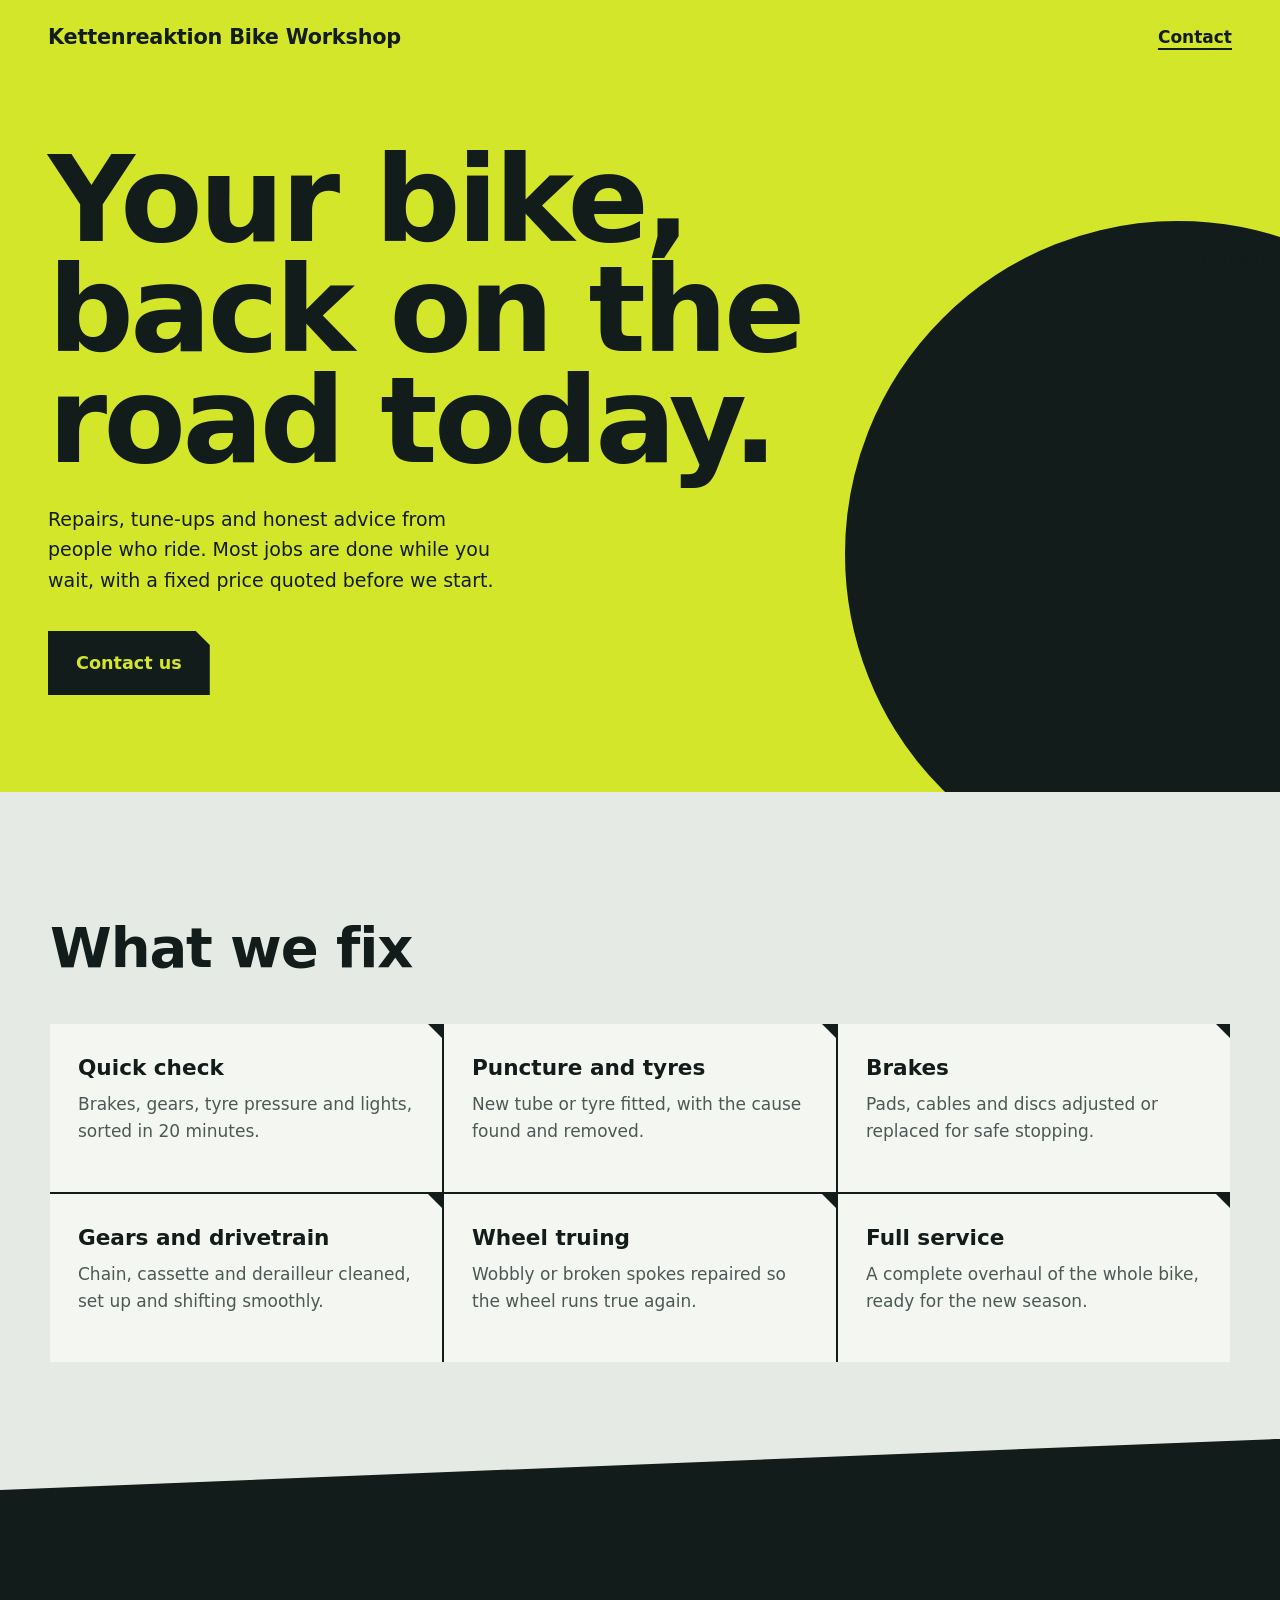
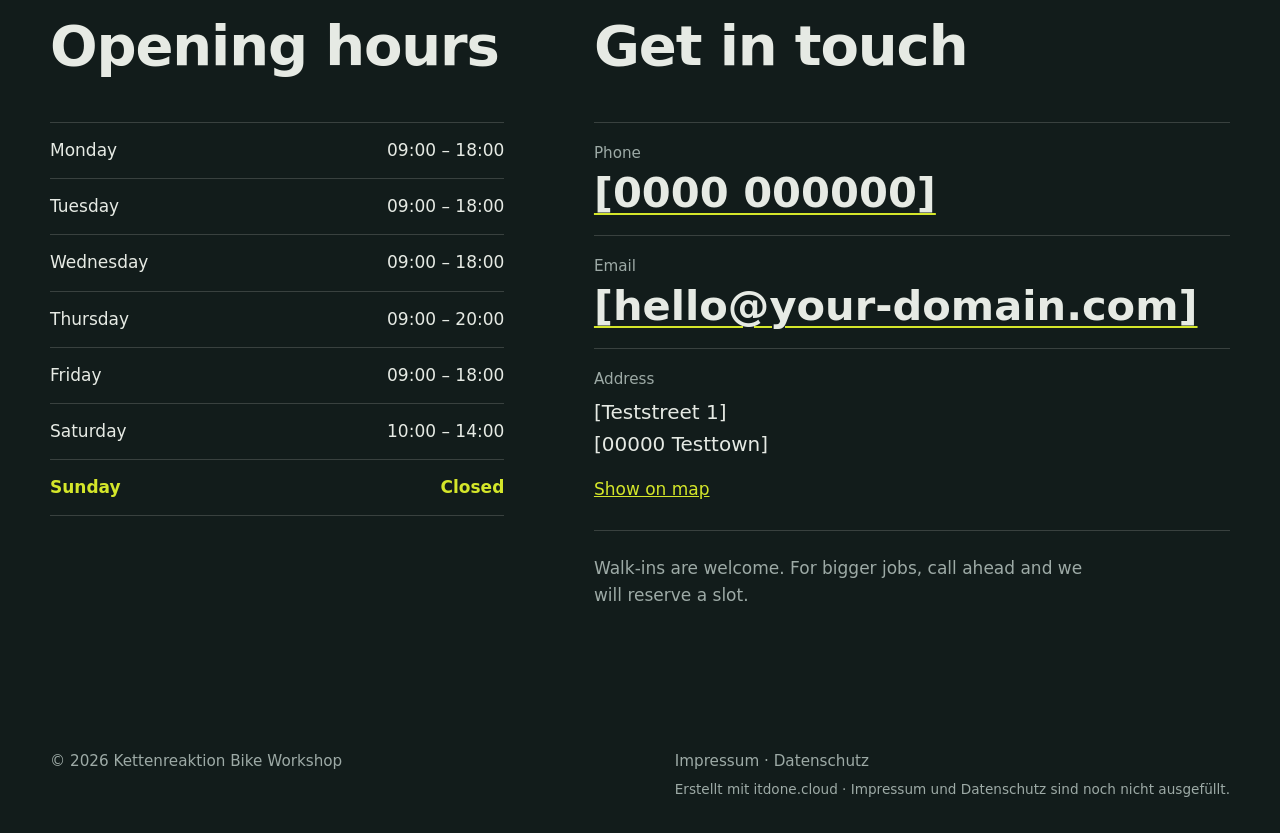
==== index.html @ cf09b12e "One-page site: hero, services, hours, contact AI-Generated: true AI-System: run-zero-mcp AI-Generate" ====
<!DOCTYPE html>
<html lang="en">
<head>
<meta charset="utf-8">
<base href="/">
<meta name="viewport" content="width=device-width, initial-scale=1, viewport-fit=cover">
<title>Kettenreaktion Bike Workshop – Bicycle repair in [Your City]</title>
<meta name="description" content="Independent bicycle repair workshop: services from puncture fixes to full overhauls, most repairs done while you wait. See opening hours and get in touch.">
<meta property="og:type" content="website">
<meta property="og:title" content="Kettenreaktion Bike Workshop – Bicycle repair in [Your City]">
<meta property="og:description" content="Honest bike repairs at fair prices, most done while you wait.">
<link rel="apple-touch-icon" href="/assets/icon-512.png">
<link rel="stylesheet" href="https://cdn.itdone.cloud/fonts/bricolage-grotesque/index.css"><link rel="stylesheet" href="https://cdn.itdone.cloud/fonts/instrument-sans/index.css"><link rel="manifest" href="/manifest.json"><meta name="theme-color" content="#D4E62A"><link rel="icon" href="/assets/icon-512.png">
<link rel="stylesheet" href="css/style.css">
<script type="application/ld+json">{"@context":"https://schema.org","@type":"BicycleStore","name":"Kettenreaktion Bike Workshop"}</script>
</head>
<body>
<header class="top">
  <a class="brand" href="/">Kettenreaktion Bike Workshop</a>
  <a class="toplink" href="#contact">Contact</a>
</header>

<main>
  <section class="hero" id="top">
    <div class="hero-copy">
      <h1>Your bike, back on the road today.</h1>
      <p class="lead">Repairs, tune-ups and honest advice from people who ride. Most jobs are done while you wait, with a fixed price quoted before we start.</p>
      <a class="btn" href="#contact">Contact us</a>
    </div>
    <div class="wheel" aria-hidden="false">
      <img src="assets/hero.jpg" width="760" height="760" alt="Close-up of a bicycle wheel and chain on a repair stand">
    </div>
  </section>

  <section class="services" id="services">
    <div class="wrap">
      <h2>What we fix</h2>
      <ul class="tiles">
        <li><h3>Quick check</h3><p>Brakes, gears, tyre pressure and lights, sorted in 20 minutes.</p></li>
        <li><h3>Puncture and tyres</h3><p>New tube or tyre fitted, with the cause found and removed.</p></li>
        <li><h3>Brakes</h3><p>Pads, cables and discs adjusted or replaced for safe stopping.</p></li>
        <li><h3>Gears and drivetrain</h3><p>Chain, cassette and derailleur cleaned, set up and shifting smoothly.</p></li>
        <li><h3>Wheel truing</h3><p>Wobbly or broken spokes repaired so the wheel runs true again.</p></li>
        <li><h3>Full service</h3><p>A complete overhaul of the whole bike, ready for the new season.</p></li>
      </ul>
    </div>
  </section>

  <section class="contact" id="contact">
    <div class="wrap grid">
      <div class="hours">
        <h2>Opening hours</h2>
        <table>
          <caption class="sr-only">Opening hours</caption>
          <tbody>
            <tr data-day="1"><th scope="row">Monday</th><td>09:00 – 18:00</td></tr>
            <tr data-day="2"><th scope="row">Tuesday</th><td>09:00 – 18:00</td></tr>
            <tr data-day="3"><th scope="row">Wednesday</th><td>09:00 – 18:00</td></tr>
            <tr data-day="4"><th scope="row">Thursday</th><td>09:00 – 20:00</td></tr>
            <tr data-day="5"><th scope="row">Friday</th><td>09:00 – 18:00</td></tr>
            <tr data-day="6"><th scope="row">Saturday</th><td>10:00 – 14:00</td></tr>
            <tr data-day="0" class="closed"><th scope="row">Sunday</th><td>Closed</td></tr>
          </tbody>
        </table>
      </div>
      <div class="reach">
        <h2>Get in touch</h2>
        <ul class="rows">
          <li><span class="k">Phone</span><a class="big" href="tel:+490000000000">[0000 000000]</a></li>
          <li><span class="k">Email</span><a class="big" href="mailto:hello@example.com?subject=Enquiry%20via%20the%20website">[hello@your-domain.com]</a></li>
          <li><span class="k">Address</span>
            <address>[Teststreet 1]<br>[00000 Testtown]</address>
            <a class="map" href="https://www.openstreetmap.org/search?query=Teststreet%201%2C%2000000%20Testtown" target="_blank" rel="noopener">Show on map</a>
          </li>
        </ul>
        <p class="note">Walk-ins are welcome. For bigger jobs, call ahead and we will reserve a slot.</p>
      </div>
    </div>
  </section>
</main>

<footer class="foot">
  <div class="wrap">
    <span>© <span id="yr">2026</span> Kettenreaktion Bike Workshop</span>
    <div class="legal"><a href="/impressum.html">Impressum</a> · <a href="/datenschutz.html">Datenschutz</a><p class="itdone-notice">Erstellt mit <a href="https://itdone.cloud">itdone.cloud</a> · Impressum und Datenschutz sind noch nicht ausgefüllt.</p></div>
  </div>
</footer>
<script src="js/main.js"></script>
<script>if('serviceWorker' in navigator)navigator.serviceWorker.register('/sw.js');</script>
</body>
</html>
---- css/style.css ----
:root {
  --bg: #E6EAE4;
  --surface: #F4F6F1;
  --text: #121C1B;
  --muted: #4B5956;
  --accent: #D4E62A;
  --on-dark: #E6EAE4;
  --muted-on-dark: #9DAAA6;
  --rule-dark: rgba(230, 234, 228, .18);
  --cut: 14px;
  --display: 'Bricolage Grotesque', ui-sans-serif, system-ui, sans-serif;
  --body: 'Instrument Sans', ui-sans-serif, system-ui, -apple-system, 'Segoe UI', Roboto, Arial, sans-serif;
}
* { box-sizing: border-box; }
html { scroll-behavior: smooth; }
body {
  margin: 0; background: var(--bg); color: var(--text);
  font-family: var(--body); font-size: 1.0625rem; line-height: 1.6;
  -webkit-text-size-adjust: 100%;
}
::selection { background: var(--accent); color: var(--text); }
a { color: inherit; }
:focus-visible { outline: 3px solid var(--text); outline-offset: 3px; }
.contact :focus-visible, .foot :focus-visible { outline-color: var(--accent); }
.sr-only { position: absolute; width: 1px; height: 1px; overflow: hidden; clip: rect(0 0 0 0); white-space: nowrap; }
.wrap { width: min(1180px, 100% - 2 * clamp(20px, 5vw, 48px)); margin-inline: auto; }

/* header */
.top {
  position: absolute; inset: 0 0 auto 0; z-index: 5;
  display: flex; justify-content: space-between; align-items: center; gap: 16px;
  padding: max(16px, env(safe-area-inset-top)) clamp(20px, 5vw, 48px) 16px;
}
.brand { font-family: var(--display); font-weight: 800; font-size: clamp(1rem, 4.6vw, 1.3rem); white-space: nowrap; text-decoration: none; letter-spacing: -.01em; }
.toplink { font-weight: 600; text-decoration: underline; text-decoration-thickness: 2px; text-underline-offset: 5px; min-height: 44px; display: inline-flex; align-items: center; }

/* hero */
.hero {
  position: relative; overflow: hidden; background: var(--accent);
  min-height: 88svh; display: grid; align-items: center;
  padding: 120px clamp(20px, 5vw, 48px) 72px;
}
.hero-copy { position: relative; z-index: 2; max-width: 760px; }
h1 {
  font-family: var(--display); font-weight: 800; margin: 0 0 28px;
  font-size: clamp(2.6rem, 9.5vw, 7.5rem); line-height: .92; letter-spacing: -.03em; text-wrap: balance;
}
.lead { max-width: 38ch; margin: 0 0 36px; font-size: 1.1875rem; }
.btn {
  display: inline-flex; align-items: center; justify-content: center; min-height: 52px; padding: 18px 28px;
  background: var(--text); color: var(--accent); font-family: var(--display); font-weight: 700; font-size: 1.1rem;
  text-decoration: none;
  clip-path: polygon(0 0, calc(100% - var(--cut)) 0, 100% var(--cut), 100% 100%, 0 100%);
  transition: background-color .16s;
}
.btn:hover { background: #26413d; }
.btn:focus-visible { outline-offset: 5px; }
.wheel {
  position: absolute; z-index: 1; border-radius: 50%; overflow: hidden;
  width: clamp(380px, 52vw, 760px); aspect-ratio: 1;
  border: clamp(14px, 2vw, 26px) solid var(--text); background: var(--text);
  right: -18%; bottom: -12%;
}
.wheel img { width: 100%; height: 100%; object-fit: cover; display: block; }
@media (prefers-reduced-motion: no-preference) {
  .wheel { animation: spin 1.1s cubic-bezier(.2, .8, .2, 1) both; }
  @keyframes spin { from { transform: rotate(-50deg); opacity: 0; } to { transform: none; opacity: 1; } }
}

/* services */
.services { padding: clamp(64px, 10vw, 128px) 0; }
h2 { font-family: var(--display); font-weight: 800; font-size: clamp(1.9rem, 5vw, 3.5rem); line-height: 1; letter-spacing: -.02em; margin: 0 0 clamp(28px, 4vw, 48px); }
.tiles {
  list-style: none; margin: 0; padding: 0; background: var(--text); gap: 2px;
  display: grid; grid-template-columns: repeat(3, 1fr);
}
.tiles li {
  background: var(--surface); padding: 32px 28px; min-height: 168px; transition: background-color .16s;
  clip-path: polygon(0 0, calc(100% - var(--cut)) 0, 100% var(--cut), 100% 100%, 0 100%);
}
.tiles li:hover, .tiles li:focus-within { background: var(--accent); }
.tiles h3 { font-family: var(--display); font-weight: 700; font-size: 1.35rem; line-height: 1.15; margin: 0 0 10px; }
.tiles p { margin: 0; color: var(--muted); }
.tiles li:hover p { color: var(--text); }

/* hours + contact */
.contact {
  background: var(--text); color: var(--on-dark);
  padding: calc(clamp(64px, 10vw, 128px) + 4vw) 0 clamp(64px, 10vw, 112px);
  clip-path: polygon(0 4vw, 100% 0, 100% 100%, 0 100%);
  margin-top: -4vw;
}
.grid { display: grid; grid-template-columns: 5fr 7fr; gap: clamp(40px, 7vw, 96px); }
table { width: 100%; border-collapse: collapse; font-variant-numeric: tabular-nums; }
th, td { text-align: left; padding: 14px 0; border-top: 1px solid var(--rule-dark); font-weight: 400; }
tr:last-child th, tr:last-child td { border-bottom: 1px solid var(--rule-dark); }
td { text-align: right; }
tr.closed th, tr.closed td { color: var(--muted-on-dark); }
tr.today th, tr.today td { color: var(--accent); font-weight: 600; }
.rows { list-style: none; margin: 0 0 24px; padding: 0; }
.rows li { padding: 18px 0; border-top: 1px solid var(--rule-dark); min-height: 56px; }
.rows li:last-child { border-bottom: 1px solid var(--rule-dark); }
.k { display: block; color: var(--muted-on-dark); font-size: .95rem; margin-bottom: 4px; }
.big {
  font-family: var(--display); font-weight: 700; font-size: clamp(1.5rem, 4.6vw, 2.6rem); line-height: 1.15;
  text-decoration: underline; text-decoration-color: var(--accent); text-decoration-thickness: 2px; text-underline-offset: 6px;
  word-break: break-word; font-variant-numeric: tabular-nums;
}
address { font-style: normal; font-size: 1.25rem; margin-bottom: 8px; }
.map { color: var(--accent); display: inline-flex; min-height: 44px; align-items: center; }
.note { color: var(--muted-on-dark); max-width: 46ch; margin: 0; }

/* footer */
.foot { background: var(--text); color: var(--muted-on-dark); padding: 0 0 max(32px, env(safe-area-inset-bottom)); font-size: .95rem; margin-top: -1px; }
.foot .wrap { display: flex; justify-content: space-between; gap: 24px; flex-wrap: wrap; border-top: 1px solid var(--rule-dark); padding-top: 28px; }
.foot a { text-underline-offset: 3px; }
.foot a:not(:hover) { text-decoration: none; }
.legal p { margin: 6px 0 0; font-size: .85rem; }

/* mobile */
@media (max-width: 900px) {
  .tiles { grid-template-columns: repeat(2, 1fr); }
  .grid { grid-template-columns: 1fr; }
}
@media (max-width: 640px) {
  .hero { align-items: start; padding-top: 104px; padding-bottom: 0; min-height: 0; }
  .hero-copy { padding-bottom: 40px; }
  .btn { width: 100%; }
  .wheel {
    position: relative; right: auto; bottom: auto; width: 110vw; margin: 0 0 -35vw 8vw;
    transform-origin: center;
  }
  .hero { display: block; }
  .tiles { grid-template-columns: 1fr; }
  .contact { clip-path: polygon(0 20px, 100% 0, 100% 100%, 0 100%); margin-top: -20px; padding-top: calc(64px + 20px); }
}
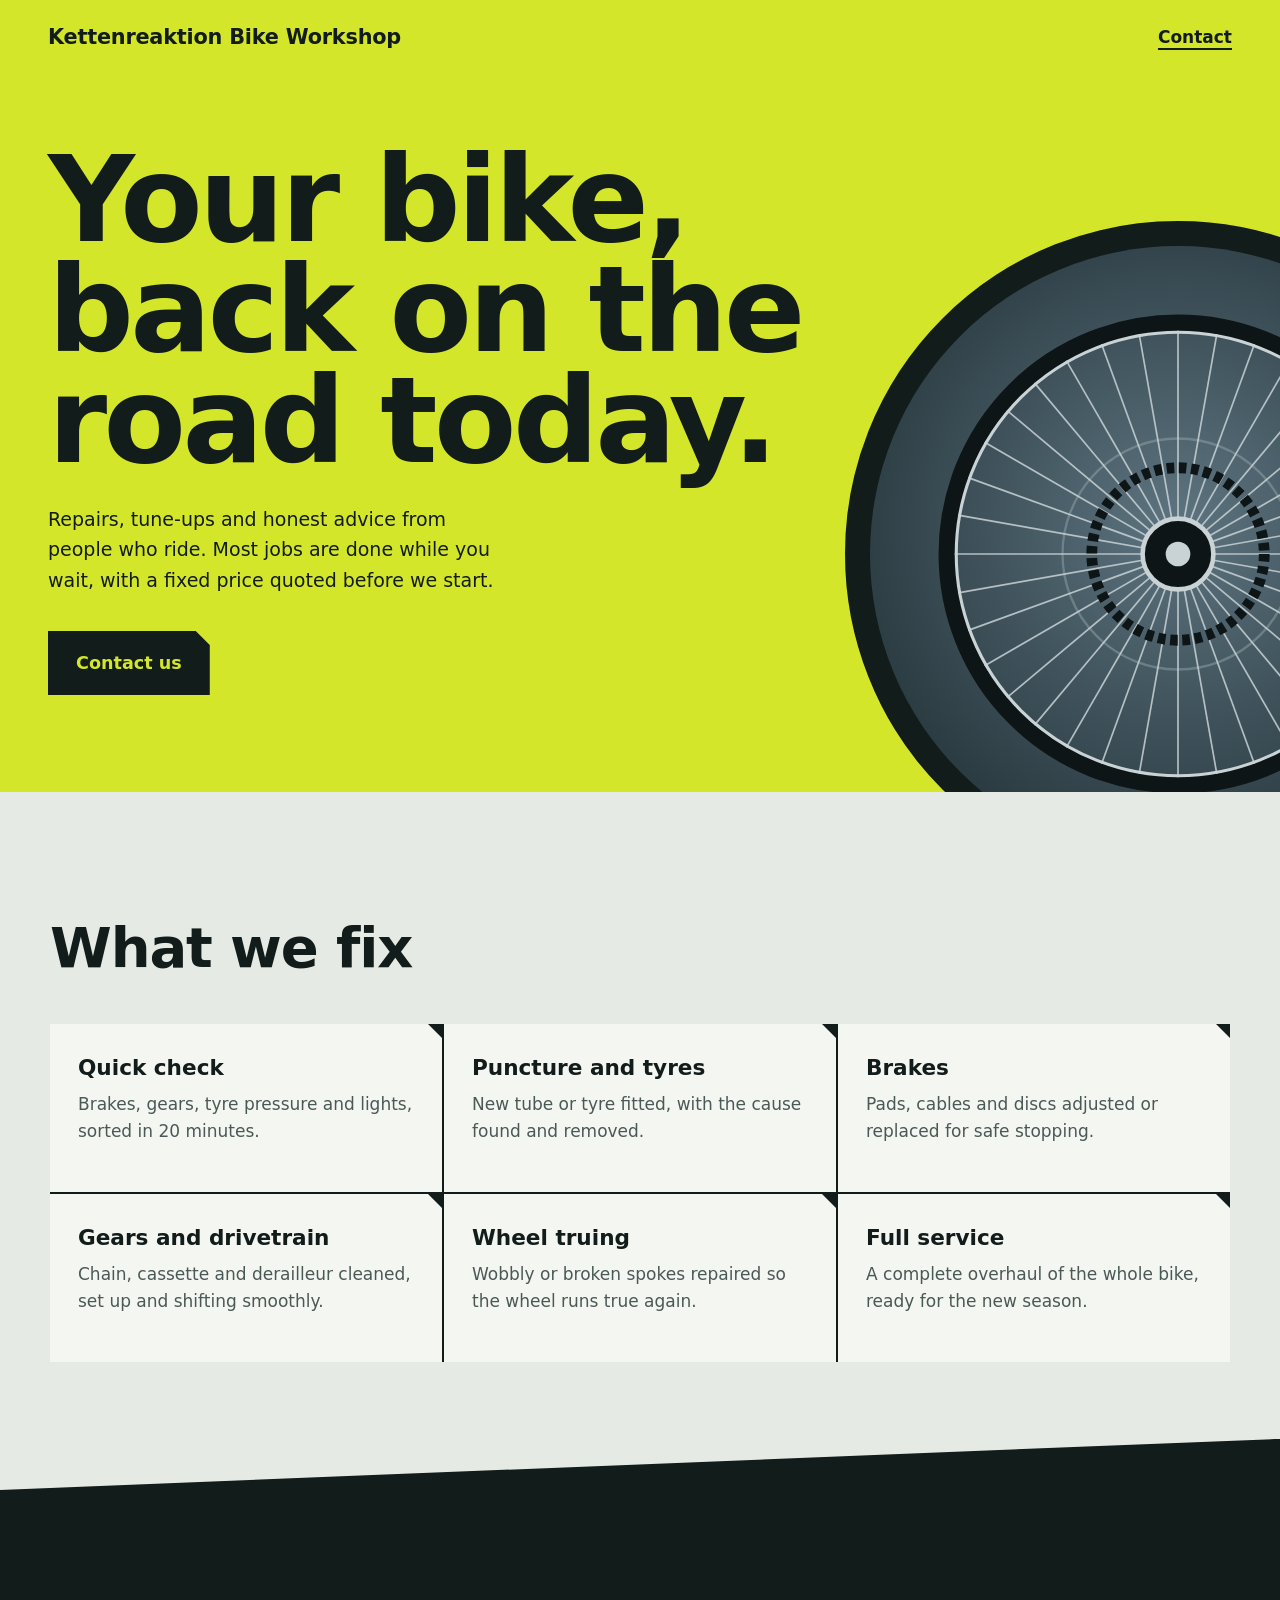
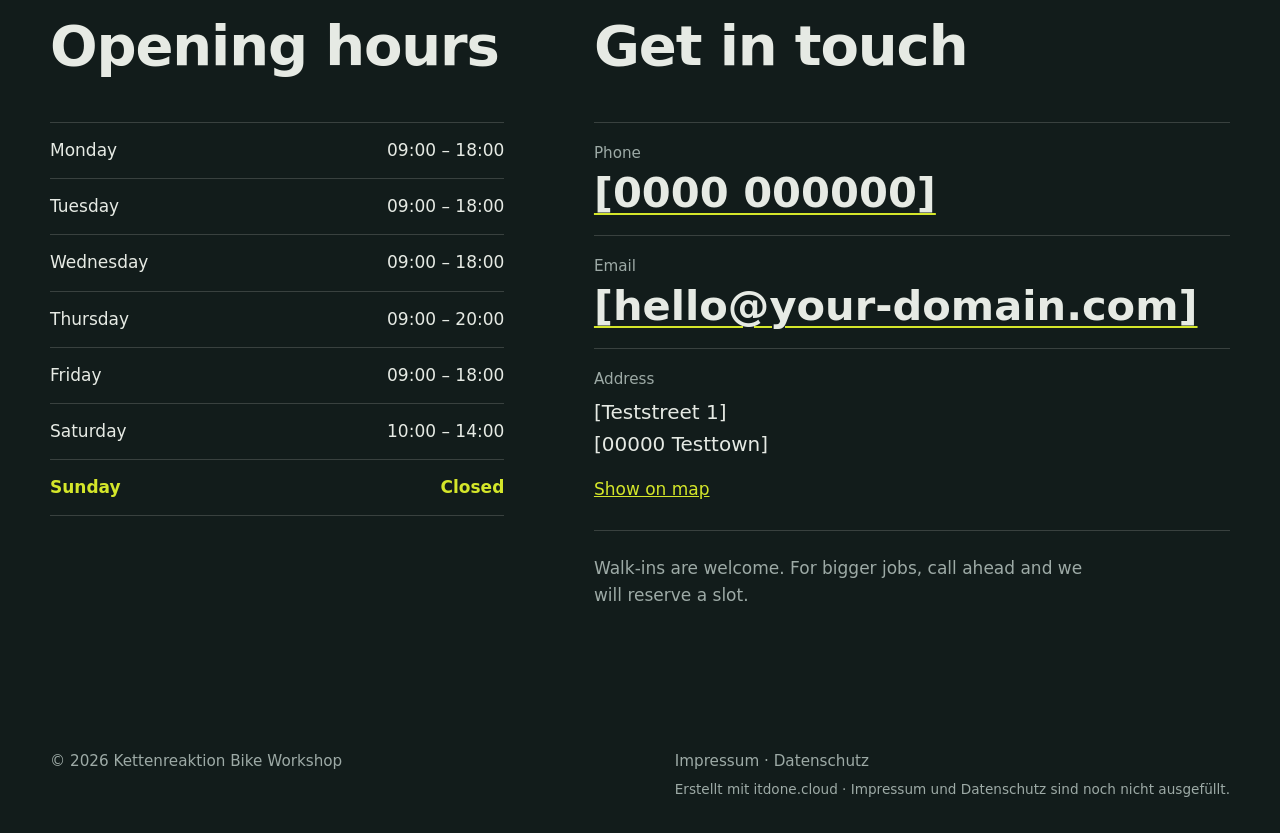
==== commit 28e1241d: "Hero wheel illustration and icon as SVG AI-Generated: true AI-System: run-zero-mcp AI-Generated-At: " ====
--- a/index.html
+++ b/index.html
@@ -9,8 +9,8 @@
 <meta property="og:type" content="website">
 <meta property="og:title" content="Kettenreaktion Bike Workshop – Bicycle repair in [Your City]">
 <meta property="og:description" content="Honest bike repairs at fair prices, most done while you wait.">
-<link rel="apple-touch-icon" href="/assets/icon-512.png">
-<link rel="stylesheet" href="https://cdn.itdone.cloud/fonts/bricolage-grotesque/index.css"><link rel="stylesheet" href="https://cdn.itdone.cloud/fonts/instrument-sans/index.css"><link rel="manifest" href="/manifest.json"><meta name="theme-color" content="#D4E62A"><link rel="icon" href="/assets/icon-512.png">
+<link rel="apple-touch-icon" href="/assets/icon.svg">
+<link rel="stylesheet" href="https://cdn.itdone.cloud/fonts/bricolage-grotesque/index.css"><link rel="stylesheet" href="https://cdn.itdone.cloud/fonts/instrument-sans/index.css"><link rel="manifest" href="/manifest.json"><meta name="theme-color" content="#D4E62A"><link rel="icon" href="/assets/icon.svg">
 <link rel="stylesheet" href="css/style.css">
 <script type="application/ld+json">{"@context":"https://schema.org","@type":"BicycleStore","name":"Kettenreaktion Bike Workshop"}</script>
 </head>
@@ -28,7 +28,7 @@
       <a class="btn" href="#contact">Contact us</a>
     </div>
     <div class="wheel" aria-hidden="false">
-      <img src="assets/hero.jpg" width="760" height="760" alt="Close-up of a bicycle wheel and chain on a repair stand">
+      <img src="assets/hero.svg" width="760" height="760" alt="Bicycle wheel on a repair stand">
     </div>
   </section>
 
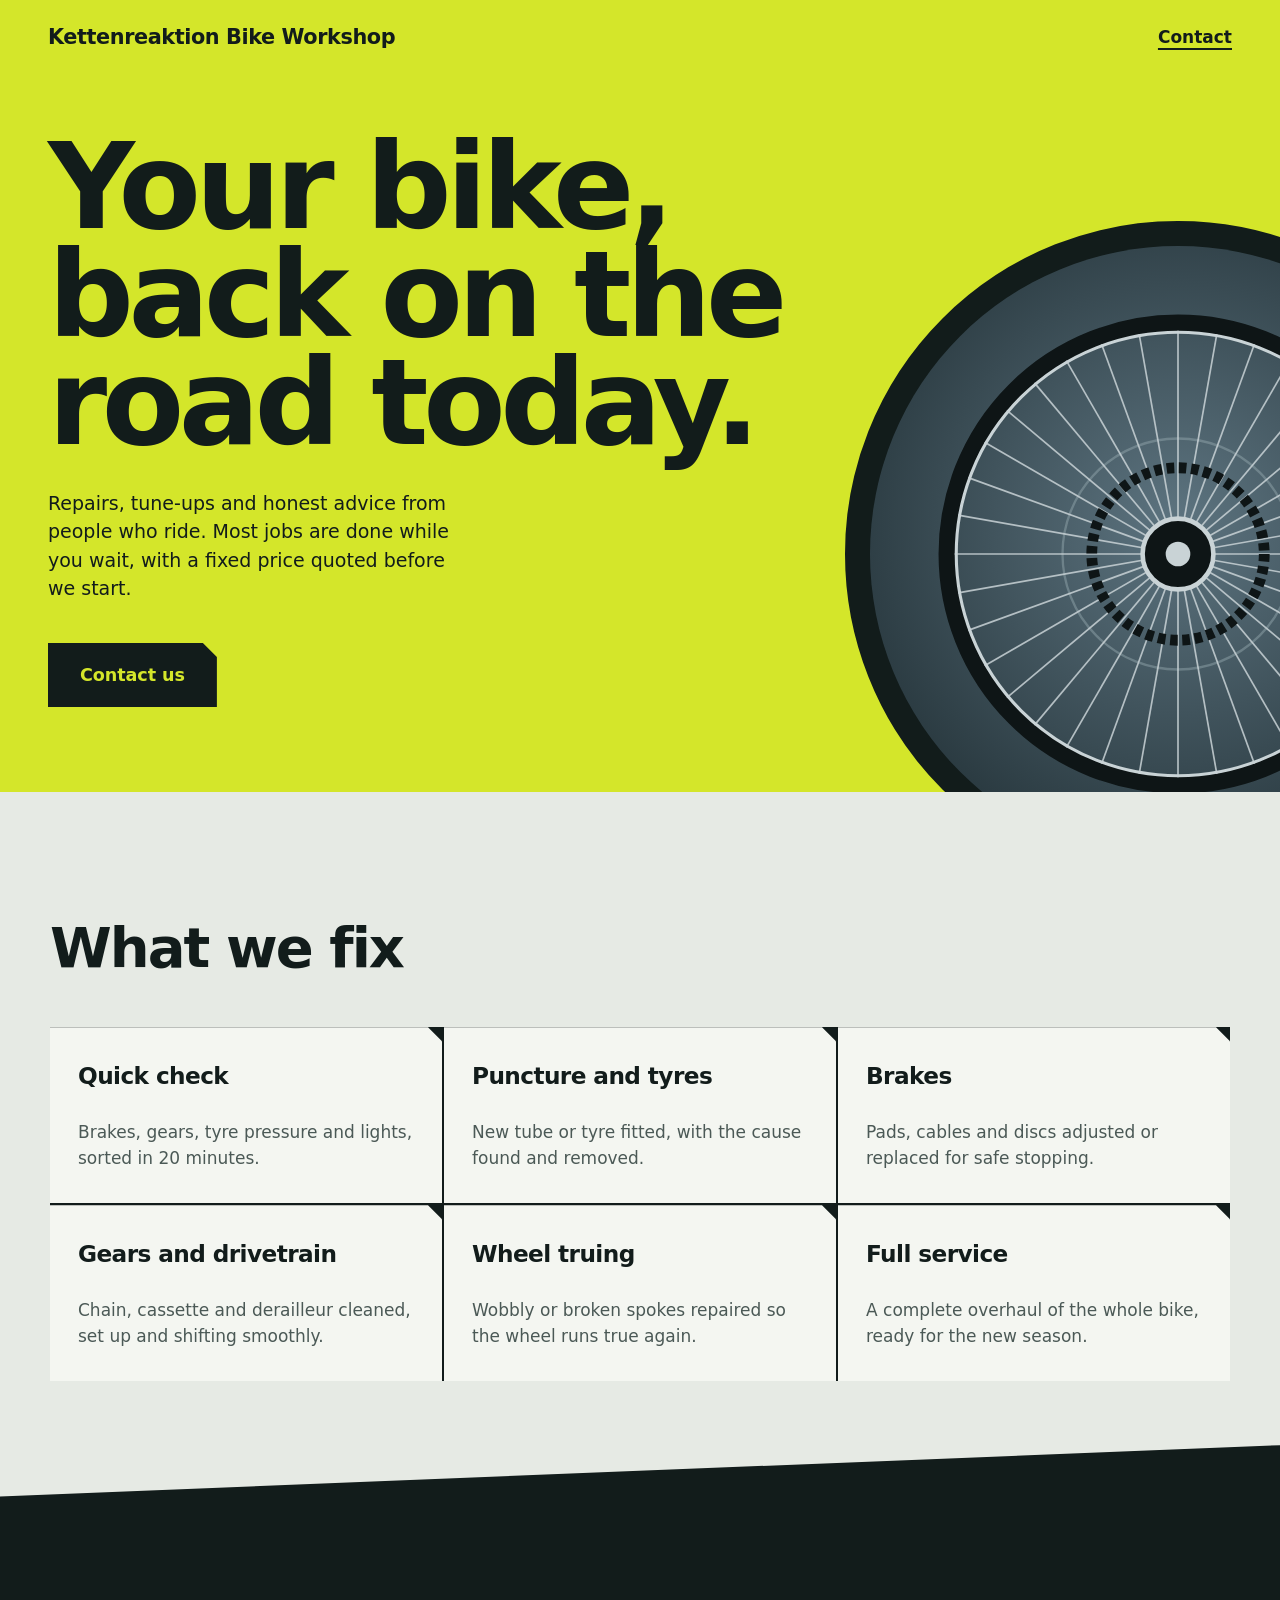
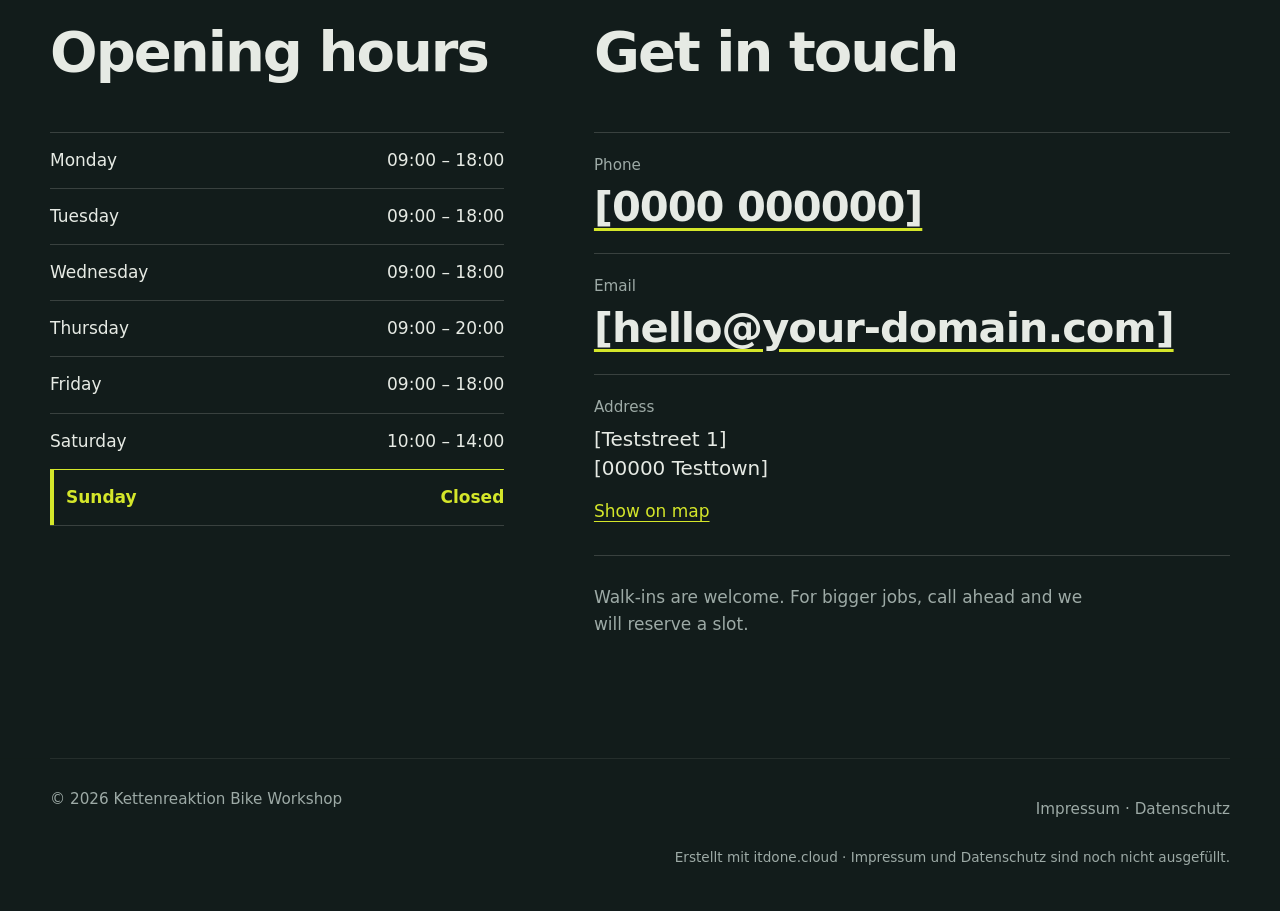
==== commit 237927c3: "Live polish, canonical URL, sitemap AI-Generated: true AI-System: run-zero-mcp AI-Generated-At: 2026" ====
--- a/index.html
+++ b/index.html
@@ -13,6 +13,7 @@
 <link rel="stylesheet" href="https://cdn.itdone.cloud/fonts/bricolage-grotesque/index.css"><link rel="stylesheet" href="https://cdn.itdone.cloud/fonts/instrument-sans/index.css"><link rel="manifest" href="/manifest.json"><meta name="theme-color" content="#D4E62A"><link rel="icon" href="/assets/icon.svg">
 <link rel="stylesheet" href="css/style.css">
 <script type="application/ld+json">{"@context":"https://schema.org","@type":"BicycleStore","name":"Kettenreaktion Bike Workshop"}</script>
+<link rel="canonical" href="https://app-business-onepager-2a385622.itdone.cloud/">
 </head>
 <body>
 <header class="top">
--- a/css/style.css
+++ b/css/style.css
@@ -1,3 +1,4 @@
+@property --cut { syntax: '<length>'; inherits: true; initial-value: 14px; }
 :root {
   --bg: #E6EAE4;
   --surface: #F4F6F1;
@@ -28,32 +29,41 @@
 /* header */
 .top {
   position: absolute; inset: 0 0 auto 0; z-index: 5;
-  display: flex; justify-content: space-between; align-items: center; gap: 16px;
+  display: flex; justify-content: space-between; align-items: center; gap: 12px;
   padding: max(16px, env(safe-area-inset-top)) clamp(20px, 5vw, 48px) 16px;
 }
-.brand { font-family: var(--display); font-weight: 800; font-size: clamp(1rem, 4.6vw, 1.3rem); white-space: nowrap; text-decoration: none; letter-spacing: -.01em; }
-.toplink { font-weight: 600; text-decoration: underline; text-decoration-thickness: 2px; text-underline-offset: 5px; min-height: 44px; display: inline-flex; align-items: center; }
+.brand {
+  font-family: var(--display); font-weight: 800; font-size: clamp(.9rem, 3.9vw, 1.3rem);
+  white-space: nowrap; text-decoration: none; letter-spacing: -.02em; min-width: 0;
+}
+.toplink {
+  font-weight: 600; text-decoration: underline; text-decoration-thickness: 2px; text-underline-offset: 5px;
+  min-height: 44px; padding: 0 10px; margin-right: -10px; display: inline-flex; align-items: center;
+  transition: background-color .16s, color .16s;
+}
+.toplink:hover { background: var(--text); color: var(--accent); text-decoration-color: transparent; }
 
 /* hero */
 .hero {
   position: relative; overflow: hidden; background: var(--accent);
   min-height: 88svh; display: grid; align-items: center;
-  padding: 120px clamp(20px, 5vw, 48px) 72px;
+  padding: 128px clamp(20px, 5vw, 48px) 80px;
 }
 .hero-copy { position: relative; z-index: 2; max-width: 760px; }
 h1 {
-  font-family: var(--display); font-weight: 800; margin: 0 0 28px;
-  font-size: clamp(2.6rem, 9.5vw, 7.5rem); line-height: .92; letter-spacing: -.03em; text-wrap: balance;
+  font-family: var(--display); font-weight: 800; margin: 0 0 32px;
+  font-size: clamp(2.6rem, 9.5vw, 7.5rem); line-height: .9; letter-spacing: -.045em; text-wrap: balance;
+  font-variation-settings: 'wdth' 90;
 }
-.lead { max-width: 38ch; margin: 0 0 36px; font-size: 1.1875rem; }
+.lead { max-width: 36ch; margin: 0 0 40px; font-size: 1.1875rem; line-height: 1.5; font-weight: 500; text-wrap: pretty; }
 .btn {
-  display: inline-flex; align-items: center; justify-content: center; min-height: 52px; padding: 18px 28px;
+  display: inline-flex; align-items: center; justify-content: center; min-height: 56px; padding: 18px 32px;
   background: var(--text); color: var(--accent); font-family: var(--display); font-weight: 700; font-size: 1.1rem;
-  text-decoration: none;
+  letter-spacing: -.005em; text-decoration: none;
   clip-path: polygon(0 0, calc(100% - var(--cut)) 0, 100% var(--cut), 100% 100%, 0 100%);
-  transition: background-color .16s;
+  transition: background-color .16s, --cut .22s cubic-bezier(.2, .8, .2, 1);
 }
-.btn:hover { background: #26413d; }
+.btn:hover { background: #26413d; --cut: 28px; }
 .btn:focus-visible { outline-offset: 5px; }
 .wheel {
   position: absolute; z-index: 1; border-radius: 50%; overflow: hidden;
@@ -68,46 +78,59 @@
 }
 
 /* services */
-.services { padding: clamp(64px, 10vw, 128px) 0; }
-h2 { font-family: var(--display); font-weight: 800; font-size: clamp(1.9rem, 5vw, 3.5rem); line-height: 1; letter-spacing: -.02em; margin: 0 0 clamp(28px, 4vw, 48px); }
+.services { padding: clamp(72px, 10vw, 136px) 0 clamp(64px, 9vw, 120px); }
+h2 {
+  font-family: var(--display); font-weight: 800; font-size: clamp(1.9rem, 5vw, 3.5rem);
+  line-height: 1; letter-spacing: -.035em; margin: 0 0 clamp(28px, 4vw, 52px); text-wrap: balance;
+}
 .tiles {
   list-style: none; margin: 0; padding: 0; background: var(--text); gap: 2px;
   display: grid; grid-template-columns: repeat(3, 1fr);
 }
 .tiles li {
-  background: var(--surface); padding: 32px 28px; min-height: 168px; transition: background-color .16s;
+  background: var(--surface); padding: 36px 28px 32px; min-height: 176px;
+  display: flex; flex-direction: column; justify-content: space-between; gap: 20px;
   clip-path: polygon(0 0, calc(100% - var(--cut)) 0, 100% var(--cut), 100% 100%, 0 100%);
+  transition: background-color .16s, --cut .24s cubic-bezier(.2, .8, .2, 1);
 }
-.tiles li:hover, .tiles li:focus-within { background: var(--accent); }
-.tiles h3 { font-family: var(--display); font-weight: 700; font-size: 1.35rem; line-height: 1.15; margin: 0 0 10px; }
-.tiles p { margin: 0; color: var(--muted); }
-.tiles li:hover p { color: var(--text); }
+.tiles li:hover, .tiles li:focus-within { background: var(--accent); --cut: 34px; }
+.tiles h3 { font-family: var(--display); font-weight: 700; font-size: 1.45rem; line-height: 1.1; letter-spacing: -.025em; margin: 0; text-wrap: balance; }
+.tiles li:hover h3, .tiles li:focus-within h3 { transform: translateX(6px); }
+.tiles h3 { transition: transform .24s cubic-bezier(.2, .8, .2, 1); }
+.tiles p { margin: 0; color: var(--muted); max-width: 34ch; line-height: 1.5; transition: color .16s; }
+.tiles li:hover p, .tiles li:focus-within p { color: var(--text); }
 
 /* hours + contact */
 .contact {
   background: var(--text); color: var(--on-dark);
-  padding: calc(clamp(64px, 10vw, 128px) + 4vw) 0 clamp(64px, 10vw, 112px);
+  padding: calc(clamp(64px, 10vw, 128px) + 4vw) 0 clamp(72px, 10vw, 120px);
   clip-path: polygon(0 4vw, 100% 0, 100% 100%, 0 100%);
   margin-top: -4vw;
 }
 .grid { display: grid; grid-template-columns: 5fr 7fr; gap: clamp(40px, 7vw, 96px); }
+.contact h2 { color: var(--on-dark); }
 table { width: 100%; border-collapse: collapse; font-variant-numeric: tabular-nums; }
 th, td { text-align: left; padding: 14px 0; border-top: 1px solid var(--rule-dark); font-weight: 400; }
 tr:last-child th, tr:last-child td { border-bottom: 1px solid var(--rule-dark); }
 td { text-align: right; }
 tr.closed th, tr.closed td { color: var(--muted-on-dark); }
-tr.today th, tr.today td { color: var(--accent); font-weight: 600; }
-.rows { list-style: none; margin: 0 0 24px; padding: 0; }
-.rows li { padding: 18px 0; border-top: 1px solid var(--rule-dark); min-height: 56px; }
+tr.today th, tr.today td { color: var(--accent); font-weight: 600; border-top-color: var(--accent); }
+tr.today th { box-shadow: inset 4px 0 0 var(--accent); padding-left: 16px; }
+tr.today + tr th, tr.today + tr td { border-top-color: var(--accent); }
+.rows { list-style: none; margin: 0 0 28px; padding: 0; }
+.rows li { padding: 20px 0 22px; border-top: 1px solid var(--rule-dark); min-height: 56px; }
 .rows li:last-child { border-bottom: 1px solid var(--rule-dark); }
-.k { display: block; color: var(--muted-on-dark); font-size: .95rem; margin-bottom: 4px; }
+.k { display: block; color: var(--muted-on-dark); font-size: .95rem; margin-bottom: 6px; }
 .big {
-  font-family: var(--display); font-weight: 700; font-size: clamp(1.5rem, 4.6vw, 2.6rem); line-height: 1.15;
-  text-decoration: underline; text-decoration-color: var(--accent); text-decoration-thickness: 2px; text-underline-offset: 6px;
+  font-family: var(--display); font-weight: 700; font-size: clamp(1.4rem, 4.4vw, 2.6rem); line-height: 1.15; letter-spacing: -.025em;
+  text-decoration: underline; text-decoration-color: var(--accent); text-decoration-thickness: 3px; text-underline-offset: 7px;
   word-break: break-word; font-variant-numeric: tabular-nums;
+  transition: background-color .16s, color .16s;
 }
-address { font-style: normal; font-size: 1.25rem; margin-bottom: 8px; }
-.map { color: var(--accent); display: inline-flex; min-height: 44px; align-items: center; }
+.big:hover { background: var(--accent); color: var(--text); text-decoration-color: var(--text); }
+address { font-style: normal; font-size: 1.25rem; line-height: 1.45; margin-bottom: 6px; }
+.map { color: var(--accent); display: inline-flex; min-height: 44px; align-items: center; text-underline-offset: 4px; }
+.map:hover { text-decoration-thickness: 3px; }
 .note { color: var(--muted-on-dark); max-width: 46ch; margin: 0; }
 
 /* footer */
@@ -115,22 +138,30 @@
 .foot .wrap { display: flex; justify-content: space-between; gap: 24px; flex-wrap: wrap; border-top: 1px solid var(--rule-dark); padding-top: 28px; }
 .foot a { text-underline-offset: 3px; }
 .foot a:not(:hover) { text-decoration: none; }
+.foot a:hover { color: var(--accent); }
 .legal p { margin: 6px 0 0; font-size: .85rem; }
+@media (min-width: 641px) { .legal { text-align: right; } }
+.foot .legal a { padding-block: 10px; display: inline-block; }
 
-/* mobile */
+/* tablet + mobile: wheel moves below the copy, so type never meets the tyre */
 @media (max-width: 900px) {
   .tiles { grid-template-columns: repeat(2, 1fr); }
   .grid { grid-template-columns: 1fr; }
+  .hero { display: block; min-height: 0; padding-top: 112px; padding-bottom: 0; }
+  .hero-copy { padding-bottom: 48px; }
+  .wheel {
+    position: relative; right: auto; bottom: auto; transform-origin: center;
+    width: min(88vw, 680px); margin: 0 -14vw -26vw auto;
+  }
 }
 @media (max-width: 640px) {
-  .hero { align-items: start; padding-top: 104px; padding-bottom: 0; min-height: 0; }
+  .hero { padding-top: 104px; }
   .hero-copy { padding-bottom: 40px; }
+  h1 { font-size: clamp(2.7rem, 12.2vw, 4.6rem); margin-bottom: 24px; }
   .btn { width: 100%; }
-  .wheel {
-    position: relative; right: auto; bottom: auto; width: 110vw; margin: 0 0 -35vw 8vw;
-    transform-origin: center;
-  }
-  .hero { display: block; }
+  .wheel { width: 110vw; margin: 0 0 -35vw 8vw; }
   .tiles { grid-template-columns: 1fr; }
+  .tiles li { min-height: 0; padding: 28px 24px 26px; }
+  tr.today th { padding-left: 12px; }
   .contact { clip-path: polygon(0 20px, 100% 0, 100% 100%, 0 100%); margin-top: -20px; padding-top: calc(64px + 20px); }
 }
